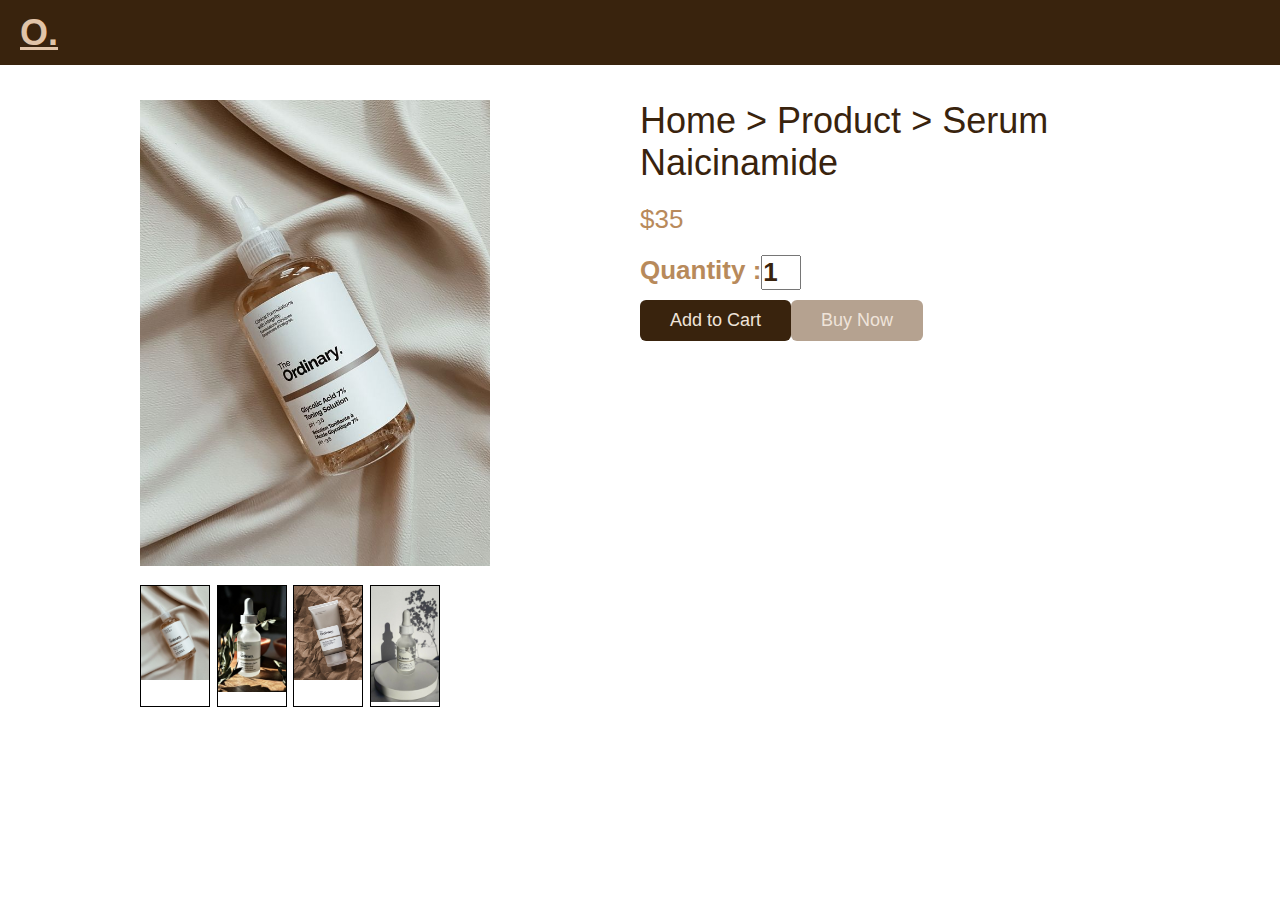
==== product_page.html @ 4ce58c97 "first commit" ====
<!DOCTYPE html>
<html lang="en">
<head>
    <meta charset="UTF-8">
    <meta http-equiv="X-UA-Compatible" content="IE=edge">
    <meta name="viewport" content="width=device-width, initial-scale=1.0">
    <title>Product</title>
    <link rel="stylesheet" href="product.css">
</head>
<body>


    <nav class="navbar">
        <a id="logo" href="index.html"> O.</a>
        <!-- <ul>
            <li><a href="#"> Home </a></li>
            <li><a href="#"> Products </a></li>
            <li><a href="#"> About </a></li>
            <li><a href="#"> Contact </a></li>
        </ul> -->
    </nav>


    <section>
        <!-- <h2>Our Products</h2> -->
        <!-- <img src="background.png"> -->
    </section>
    
<!-- old images  -->
    <!-- <section class="product">
        <img src="p1.jpg">
        <img src="p2.jpg">
        
        <img src="p3.jpg">
        <img src="p4.jpg">

    </section> -->

  

   
    <!-- <section class="product-buttons">
        <button> <a id="buy" href="#"> ADD TO CART</a></button>
    </section> -->




    <div class="flex-box">
        <div class="left">
            <div class="big-img">
                <img src="p1.jpg">
            </div>
            <div class="images">
                <div class="small-img">
                    <img src="p1.jpg" onclick="showImg(this.src)">
                </div>
                <div class="small-img">
                    <img src="p2.jpg" onclick="showImg(this.src)">
                </div>
                <div class="small-img">
                    <img src="p3.jpg" onclick="showImg(this.src)">
                </div>
                <div class="small-img">
                    <img src="p4.jpg" onclick="showImg(this.src)">
                </div>
            </div>
        </div>

        <div class="right">
            <div class="url">Home > Product > Serum </div>
            <div class="pname">Naicinamide </div>
            <!-- <div class="ratings">
                <i class="fa-regular fa-star"></i>
                <i class="fa-regular fa-star"></i>
                <i class="fa-regular fa-star"></i>
                <i class="fa-regular fa-star"></i>
                <i class="fa-solid fa-star-half-stroke"></i>
            </div> -->
            <div class="price"> $35</div>
            <div class="quantity">
                <p>Quantity : </p>
                <input type="number" min="1" max="5" value="1">
            </div>
            <div class="btn-box">
                <button class="cart-btn"> Add to Cart</button>
                <button class="buy-btn"> Buy Now</button>
            </div>

        </div>
    </div>



    <!-- CAROUSELL SECTION CARDS -->

    <!-- <div class="silde-container">
        <span class="slider-span" id="slider-span1"></span>
        <span class="slider-span" id="slider-span2"></span>
        <span class="slider-span" id="slider-span3"></span>
        <span class="slider-span" id="slider-span4"></span>

        <div class="image-slider">
            <div class="slides-div" id="slide-1">
                <img src="p1.jpg" alt="" class="img" id="img1">
                <a href="#slider-span1" class="button" id="button-1"></a>
            </div>
            <div class="slides-div" id="slide-2">
                <img src="p2.jpg" alt="" class="img" id="img2">
                <a href="#slider-span2" class="button" id="button-2"></a>
            </div>
            <div class="slides-div" id="slide-3">
                <img src="p3.jpg" alt="" class="img" id="img3">
                <a href="#slider-span3" class="button" id="button-3"></a>
            </div>
            <div class="slides-div" id="slide-4">
                <img src="p4.jpg" alt="" class="img" id="img4">
                <a href="#slider-span4" class="button" id="button-4"></a>
            </div>
        </div>
    </div> -->




























<!-- 

    <script src="https://cdnjs.cloudflare.com/ajax/libs/ScrollMagic/2.0.7/ScrollMagic.js" integrity="sha512-614k4+nIB+21iS2+QUeDh7T928egRNeNcjkKCdWPYmFCA3/mub3H6KoqIHAk8Pdm07S6uAPqWvXerPFVRYVB/Q==" crossorigin="anonymous" referrerpolicy="no-referrer"></script>

    <script src="https://cdnjs.cloudflare.com/ajax/libs/ScrollMagic/2.0.7/plugins/debug.addIndicators.js" integrity="sha512-vWutwDjKJo+VMAA7IrS/ICTmVYXRMdqtXA27MSuPxGjkbYnKeUKPrIpfsAwIXCzaSDF/qRy/L85ko/yxW0AIiA==" crossorigin="anonymous" referrerpolicy="no-referrer"></script>

    <script src="https://cdnjs.cloudflare.com/ajax/libs/gsap/2.1.3/TweenMax.min.js" integrity="sha512-DkPsH9LzNzZaZjCszwKrooKwgjArJDiEjA5tTgr3YX4E6TYv93ICS8T41yFHJnnSmGpnf0Mvb5NhScYbwvhn2w==" crossorigin="anonymous" referrerpolicy="no-referrer"></script>

    <script src="https://cdnjs.cloudflare.com/ajax/libs/ScrollMagic/2.0.7/plugins/animation.gsap.js" integrity="sha512-jlbgjhSLRQsQc/bits6lHjywF3n/NLO3Sz1rwa9gsUnCOi0f0lD/yAul75UNOzIiDg35zaJJ3BKT3zo6+i9lQA==" crossorigin="anonymous" referrerpolicy="no-referrer"></script> -->

 
 
 
 
 
 <script src="product.js"></script>

    




</body>
</html>
---- product.css ----
/* body{
    margin: 0;
    padding: 0;
    font-family:Arial, Helvetica, sans-serif;
    background-color: antiquewhite;
    width: 100%;
    height: 100vh;
    display: flex;
    align-items: center;
    overflow: hidden;
} */

*{
    margin: 0;
    padding: 0;
    box-sizing: border-box;
    font-family: Arial, Helvetica, sans-serif;
}


.navbar{
    font-family:Arial, Helvetica, sans-serif;
    font-weight: bold;
    height: 65px;
    display: flex;
    flex-wrap: wrap;
    justify-content:flex-start;
    align-items: center;
    background-color: #39230d;



    width: 100%;
   
    object-fit: cover;
    top: 0;
    z-index: 5;
    position:fixed;
  
    /* transform: translate(80%, 30%); */
      
}

#logo{
    margin-left: 20px;
    font-size: 36px;
    color: rgb(225, 196, 168);
}


/* nav ul li{
    display: block;
    margin: 0 10px;
    color: antiquewhite;
    font-weight:500;
    text-decoration: none;
    font-size: 16px;
} */

/* section h2{
    color: rgba(72, 53, 29, 0.625);
    position: absolute;
    transform: translate(1%, -300%);
    font-size: 150px;
}

section p{
    color: rgba(72, 53, 29, 0.625);
    position: absolute;
    transform: translate(1%, -100%);
    font-size: 50px;
} */



.flex-box{
    display: flex;
    width: 1000px;
    margin: 100px auto;
}

.left{
    width: 50%;
}

.big-img{
    width: 350px;
}

.big-img img{
    width: inherit;
}

.images{
    display: flex;
    justify-content: space-between;
    width: 60%;
    margin-top: 15px;
}

.small-img{
    width: 70px;
    overflow: hidden;
    border: 1.5px solid black;
}

.small-img img{
    width: inherit;
    cursor: pointer;
}

.small-img:hover img{
    transform: scale(1.2);
}


.url{
    font-size: 36px;
    font-weight: 400;
    color: #39230d;
}

.pname{
    font-size: 36px;
    font-weight: 400;
    color: #39230d

}


.price{
    font-size: 26px;
    font-weight: 400;
    color: #b88a5b;
    margin: 20px 0;

}

/* .size{
    display: flex;
}

.psize{
    width: 80px;
    border: 1px solid;
} */


.quantity{
    display: flex;
}


.quantity p{
    font-size: 26px;
    font-weight: 600;
    color: #b88a5b;
}
.quantity input{
    width: 40px;
    font-size: 26px;
    font-weight: 600;
    color: #39230d;
}


.btn-box{
    display: flex;
    margin: 10px 0;
}

.btn-box button{
    font-size: 18px;
    padding: 10px 30px;
    border: none;
    outline: none;
    border-radius: 6px;
    cursor: pointer;
    color: #efe4da;
}

.cart-btn{
   background-color: #39230d;
}

.buy-btn{
    background-color: #b5a290;
 }


 .cart-btn:hover{
    background-color: #b5a290;
 }
 
 .buy-btn:hover{
     background-color: #39230d;
  }













/* section img{
    width: 100%;
    height: 100vh;
    object-fit: cover;
}  */


/* 
.product img{
   
    width: 250px;
    height: 350px;
    object-fit: cover;
    top: 250px;
    left: 400%;
    align-items: center;
    transform: translate(500px, 500px);
}  */


/* 
add to cart button
button{
    background: none;
    border: none;
    border-radius: 2px;
    outline: none;
    cursor: pointer;
    background-color: #E9E9E7;
    margin-top: 10px;
    text-align: center;
    padding: 10px 120px 50px 20px; 
    margin-left: 20px; 
    transform: translate(100px, 230px);
    z-index: 5;
}  */

























/* 
SLIDER */
/*
.slide-container{
    width: 100%;
    height: 84vh;
    display: flex; 
    align-items: center;
    overflow: hidden;
    background-color: aqua;
}


.image-silder{
    width: 100%;
    height: 600px;
    position: absolute;
    left: 0;    
    display: flex;  
    justify-content: center;
    align-items: center;
    transition: 0.7s;
}


.slides-div{
    display: flex;
    align-items: center;    
    justify-content: center;
    margin: 0 30px 0 30px;
}

.img{
    position: relative;
    width: 240px;
    height: 370px;
    transition: 0.5s;
    filter: saturate(10%);
}


.button{
    position: absolute;
    width: 240px;   
    height: 370px;
    transition: .5s;
    background-color: rgb(0, 0, 0);
}

.button:hover{
    background-color:black;

}


#slider-span1:target ~ .image-silder #img1,
#slider-span1:target ~ .image-silder #button-1{
    width: 380px;
    height: 585px;
    background-color: transparent;
    filter: saturate(100%);
}


#slider-span1:target ~ .image-silder #img2,
#slider-span1:target ~ .image-silder #button-2{
    width: 380px;
    height: 585px;
    background-color: transparent;
    filter: saturate(100%);
}

#slider-span1:target ~ .image-silder #img3,
#slider-span1:target ~ .image-silder #button-3{
    width: 380px;
    height: 585px;
    background-color: transparent;
    filter: saturate(100%);
}

#slider-span1:target ~ .image-silder #img4,
#slider-span1:target ~ .image-silder #button-4{
    width: 380px;
    height: 585px;
    background-color: transparent;
    filter: saturate(100%);
} */


/*IMAGE POSITION*/

/* #slider-span1:target ~ .image-silder {left:70%}
#slider-span1:target ~ .image-silder {left:50%}

#slider-span1:target ~ .image-silder {left:-50%}
#slider-span1:target ~ .image-silder {left:70%}
 */
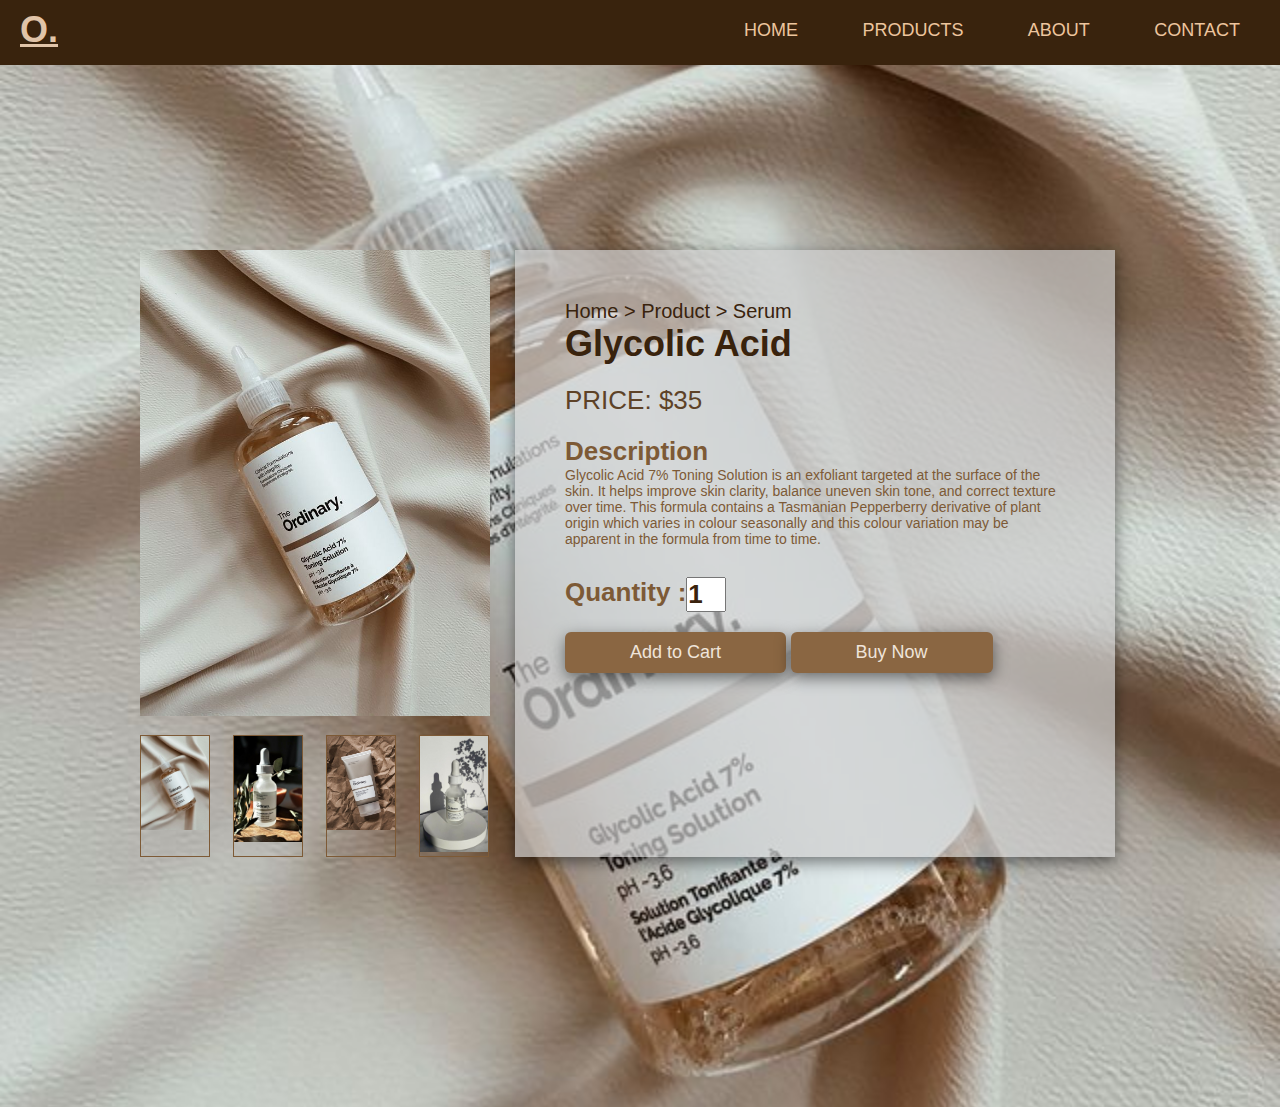
==== commit 1dcd2715: "final edits" ====
--- a/product_page.html
+++ b/product_page.html
@@ -12,19 +12,20 @@
 
     <nav class="navbar">
         <a id="logo" href="index.html"> O.</a>
-        <!-- <ul>
-            <li><a href="#"> Home </a></li>
-            <li><a href="#"> Products </a></li>
+        <ul>
+            <li><a href="index.html"> Home </a></li>
+            <li><a href="product_page.html"> Products </a></li>
             <li><a href="#"> About </a></li>
             <li><a href="#"> Contact </a></li>
-        </ul> -->
+        </ul>
     </nav>
 
-
-    <section>
-        <!-- <h2>Our Products</h2> -->
-        <!-- <img src="background.png"> -->
-    </section>
+    
+
+   
+
+
+   
     
 <!-- old images  -->
     <!-- <section class="product">
@@ -43,33 +44,40 @@
         <button> <a id="buy" href="#"> ADD TO CART</a></button>
     </section> -->
 
+    
+
 
 
 
     <div class="flex-box">
+
+    
+    
         <div class="left">
             <div class="big-img">
                 <img src="p1.jpg">
             </div>
             <div class="images">
                 <div class="small-img">
-                    <img src="p1.jpg" onclick="showImg(this.src)">
-                </div>
-                <div class="small-img">
-                    <img src="p2.jpg" onclick="showImg(this.src)">
-                </div>
-                <div class="small-img">
-                    <img src="p3.jpg" onclick="showImg(this.src)">
-                </div>
-                <div class="small-img">
-                    <img src="p4.jpg" onclick="showImg(this.src)">
-                </div>
-            </div>
+                    <img src="p1.jpg" onclick="showImg(this.src); background1(); Glycolic()">
+                    
+                </div>
+                <div class="small-img">
+                    <img src="p2.jpg" onclick="showImg(this.src); background2(); Niacinamide()">
+                </div>
+                <div class="small-img">
+                    <img src="p3.jpg" onclick="showImg(this.src);background3(); Salicylic()">
+                </div>
+                <div class="small-img">
+                    <img src="p4.jpg" onclick="showImg(this.src); background4(); Hyaluronic()">
+                </div>
+            </div>
+            
         </div>
 
         <div class="right">
             <div class="url">Home > Product > Serum </div>
-            <div class="pname">Naicinamide </div>
+            <div id="zn" class="pname"> Glycolic Acid </div>
             <!-- <div class="ratings">
                 <i class="fa-regular fa-star"></i>
                 <i class="fa-regular fa-star"></i>
@@ -77,7 +85,12 @@
                 <i class="fa-regular fa-star"></i>
                 <i class="fa-solid fa-star-half-stroke"></i>
             </div> -->
-            <div class="price"> $35</div>
+            
+            <div id="money" class="price"> PRICE: $35</div>
+            <div class="des"> Description</div>
+            <div id="cription" class="description"> Glycolic Acid 7% Toning Solution is an exfoliant targeted at the surface of the skin. It helps improve skin clarity, balance uneven skin tone, and correct texture over time. This formula contains a Tasmanian Pepperberry derivative of plant origin which varies in colour seasonally and this colour variation may be apparent in the formula from time to time. 
+
+               </div>
             <div class="quantity">
                 <p>Quantity : </p>
                 <input type="number" min="1" max="5" value="1">
@@ -89,6 +102,22 @@
 
         </div>
     </div>
+
+ 
+
+
+  
+
+
+
+
+
+
+
+
+
+
+
 
 
 
--- a/product.css
+++ b/product.css
@@ -15,48 +15,117 @@
     margin: 0;
     padding: 0;
     box-sizing: border-box;
+    
     font-family: Arial, Helvetica, sans-serif;
-}
-
+    
+}
+
+/*  
+Use this if other code doest work 
+body{
+    background-size: cover;
+    background-image: url(p1.jpg);
+    background-repeat: no-repeat;
+    background-position: center;
+    overflow: hidden;
+    
+    
+    
+} */
+
+
+
+body{
+    min-height: 100vh;
+    display: flex;
+    justify-content: center;
+    align-items: center;
+    background: url(p1.jpg);
+    background-position: center;
+    background-size: cover;
+
+}
+
+
+
+
+
+/*this was extra code for bg 
+.background{
+    width: 100%;
+    height: 100vh;
+    background-position:center;
+    position: relative;
+    overflow: hidden;
+    background-size: cover;
+    background-repeat:no-repeat;
+    background-image: url(p1.jpg);
+  }
+
+.background-overlay{
+    position:absolute;
+    top: 0;
+    left: 0;
+    width: 100%;
+    height: 100%;
+    background:rgba(225, 196, 168, 0.44);
+} */
 
 .navbar{
+    height: 65px; 
     font-family:Arial, Helvetica, sans-serif;
     font-weight: bold;
-    height: 65px;
-    display: flex;
-    flex-wrap: wrap;
-    justify-content:flex-start;
-    align-items: center;
+    text-align: center;
+    line-height: 60px;
     background-color: #39230d;
-
-
-
-    width: 100%;
-   
+    width: 100%;
     object-fit: cover;
     top: 0;
     z-index: 5;
     position:fixed;
   
-    /* transform: translate(80%, 30%); */
+  
       
 }
 
 #logo{
+    float: left;
+   
     margin-left: 20px;
     font-size: 36px;
     color: rgb(225, 196, 168);
 }
 
-
-/* nav ul li{
-    display: block;
-    margin: 0 10px;
-    color: antiquewhite;
-    font-weight:500;
+nav ul {
+    
+   
+    float: right;
+}
+
+nav ul li{
+    display: inline-block;
+    /* list-style: none; */
+    font-family:Arial, Helvetica, sans-serif;
+    font-weight: 100;
+
+}
+
+nav ul li a{
+    color: #edc59e;
     text-decoration: none;
-    font-size: 16px;
-} */
+    font-size: 18px ;
+    text-transform: uppercase;
+    padding: 0px 20px;
+    margin-right: 20px;
+}
+
+
+nav ul li a:hover{
+    color: #E9E9E7;
+}
+
+
+
 
 /* section h2{
     color: rgba(72, 53, 29, 0.625);
@@ -77,11 +146,12 @@
 .flex-box{
     display: flex;
     width: 1000px;
-    margin: 100px auto;
+    margin: 250px auto;
+    transform: translate(0px,0px);
 }
 
 .left{
-    width: 50%;
+    width: 375px;
 }
 
 .big-img{
@@ -95,14 +165,15 @@
 .images{
     display: flex;
     justify-content: space-between;
-    width: 60%;
+    width: 93%;
     margin-top: 15px;
 }
 
 .small-img{
     width: 70px;
     overflow: hidden;
-    border: 1.5px solid black;
+    
+    border: 1.5px solid #7d5a36;
 }
 
 .small-img img{
@@ -116,14 +187,15 @@
 
 
 .url{
-    font-size: 36px;
-    font-weight: 400;
+    font-size: 20px;
+    font-weight: 100;
+
     color: #39230d;
 }
 
 .pname{
     font-size: 36px;
-    font-weight: 400;
+    font-weight: bolder;
     color: #39230d
 
 }
@@ -132,8 +204,25 @@
 .price{
     font-size: 26px;
     font-weight: 400;
-    color: #b88a5b;
+    color: #5d4227;
     margin: 20px 0;
+
+}
+
+.des {
+    font-size: 26px;
+    font-weight: bold;
+    color: #7d5a36;
+    margin: 0px ;
+
+}
+
+
+.description {
+    font-size: 14px;
+    font-weight: 400;
+    color: #7d5a36;
+    margin: 0px 0px 30px;
 
 }
 
@@ -155,7 +244,7 @@
 .quantity p{
     font-size: 26px;
     font-weight: 600;
-    color: #b88a5b;
+    color: #7d5a36;
 }
 .quantity input{
     width: 40px;
@@ -166,36 +255,65 @@
 
 
 .btn-box{
-    display: flex;
-    margin: 10px 0;
+    /* display: flex;
+    flex-direction: column; */
+    margin: 20px 0px 20px;
 }
 
 .btn-box button{
     font-size: 18px;
-    padding: 10px 30px;
+    padding: 10px 65px ;
     border: none;
     outline: none;
     border-radius: 6px;
     cursor: pointer;
     color: #efe4da;
+    box-shadow: 0 5px 15px rgba(0,0,0,0.5);;
 }
 
 .cart-btn{
-   background-color: #39230d;
+   background-color: #8a6642;
 }
 
 .buy-btn{
-    background-color: #b5a290;
+    background-color: #8a6642;
  }
 
 
  .cart-btn:hover{
-    background-color: #b5a290;
+    background-color: #39230d;
  }
  
  .buy-btn:hover{
      background-color: #39230d;
   }
+
+
+/*transparent box under right texts box*/
+  .right{
+    position: relative;
+    max-width: 600px;
+    padding: 50px;
+    background: rgba(205, 205, 205, 0.7);
+    box-shadow: 0 5px 15px rgba(0,0,0,0.5);
+
+  }
+
+
+
+
+
+
+ 
+
+
+
+
+
+
+
+
+
 
 
 
